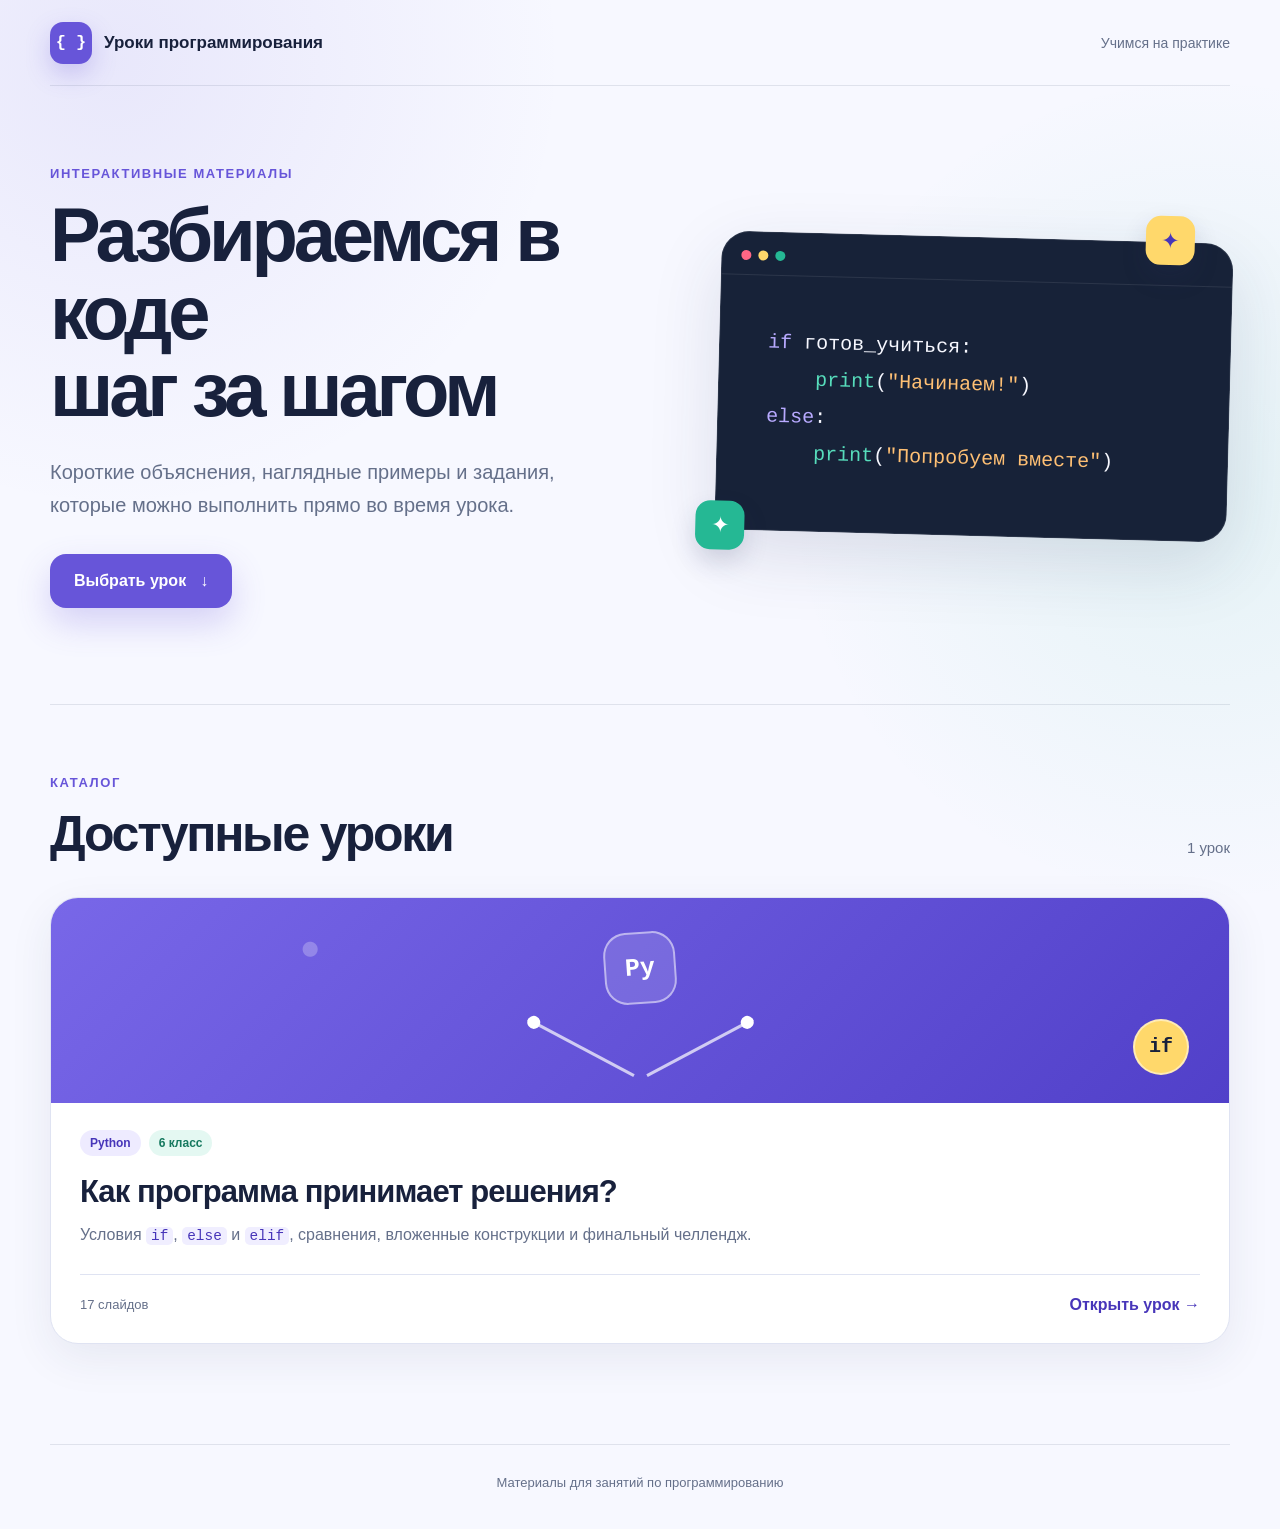
==== index.html @ db58259b "host rework" ====
<!doctype html>
<html lang="ru">
<head>
  <meta charset="utf-8">
  <meta name="viewport" content="width=device-width, initial-scale=1">
  <meta name="theme-color" content="#f5f7ff">
  <meta name="description" content="Интерактивные уроки по программированию для школьников.">
  <title>Уроки программирования</title>
  <link rel="stylesheet" href="./assets/css/site.css">
</head>
<body>
  <div class="page-shell">
    <header class="site-header">
      <a class="brand" href="./" aria-label="Уроки программирования — на главную">
        <span class="brand-mark" aria-hidden="true">{ }</span>
        <span>Уроки программирования</span>
      </a>
      <span class="header-note">Учимся на практике</span>
    </header>

    <main>
      <section class="hero" aria-labelledby="page-title">
        <div class="hero-copy">
          <p class="eyebrow">Интерактивные материалы</p>
          <h1 id="page-title">Разбираемся в коде<br>шаг за шагом</h1>
          <p class="lead">Короткие объяснения, наглядные примеры и задания, которые можно выполнить прямо во время урока.</p>
          <a class="primary-action" href="#lessons">Выбрать урок <span aria-hidden="true">↓</span></a>
        </div>

        <div class="code-card" aria-hidden="true">
          <div class="window-bar"><span></span><span></span><span></span></div>
          <pre><code><span class="code-violet">if</span> готов_учиться:
    <span class="code-mint">print</span>(<span class="code-orange">"Начинаем!"</span>)
<span class="code-violet">else</span>:
    <span class="code-mint">print</span>(<span class="code-orange">"Попробуем вместе"</span>)</code></pre>
          <span class="spark spark-one">✦</span>
          <span class="spark spark-two">✦</span>
        </div>
      </section>

      <section class="lessons-section" id="lessons" aria-labelledby="lessons-title">
        <div class="section-heading">
          <div>
            <p class="eyebrow">Каталог</p>
            <h2 id="lessons-title">Доступные уроки</h2>
          </div>
          <p class="lesson-count">1 урок</p>
        </div>

        <div class="lesson-grid">
          <article class="lesson-card">
            <div class="card-visual" aria-hidden="true">
              <span class="python-sign">Py</span>
              <div class="branch branch-left"><span></span></div>
              <div class="branch branch-right"><span></span></div>
              <span class="decision">if</span>
            </div>
            <div class="card-body">
              <div class="tags">
                <span>Python</span>
                <span>6 класс</span>
              </div>
              <h3>Как программа принимает решения?</h3>
              <p>Условия <code>if</code>, <code>else</code> и <code>elif</code>, сравнения, вложенные конструкции и финальный челлендж.</p>
              <div class="card-footer">
                <span class="meta">17 слайдов</span>
                <a href="./lessons/python-if-else-6-class.html">Открыть урок <span aria-hidden="true">→</span></a>
              </div>
            </div>
          </article>
        </div>
      </section>
    </main>

    <footer>
      <p>Материалы для занятий по программированию</p>
    </footer>
  </div>
</body>
</html>
---- assets/css/site.css ----
:root {
  --ink: #18213c;
  --muted: #65708a;
  --paper: #f7f8ff;
  --white: #ffffff;
  --line: #dfe3f2;
  --violet: #6755d9;
  --violet-dark: #4735b9;
  --mint: #25b894;
  --orange: #ff9b43;
  --yellow: #ffd86b;
  --code: #172238;
  --shadow: 0 24px 70px rgba(42, 48, 92, 0.13);
}

* {
  box-sizing: border-box;
}

html {
  scroll-behavior: smooth;
}

body {
  min-width: 320px;
  margin: 0;
  color: var(--ink);
  background:
    radial-gradient(circle at 9% 4%, rgba(103, 85, 217, 0.10), transparent 28rem),
    radial-gradient(circle at 94% 32%, rgba(37, 184, 148, 0.09), transparent 26rem),
    var(--paper);
  font-family: "Segoe UI", "Aptos", Arial, sans-serif;
  -webkit-font-smoothing: antialiased;
}

a {
  color: inherit;
}

.page-shell {
  width: min(1180px, calc(100% - 40px));
  margin: 0 auto;
}

.site-header {
  min-height: 86px;
  display: flex;
  align-items: center;
  justify-content: space-between;
  gap: 24px;
  border-bottom: 1px solid rgba(101, 112, 138, 0.16);
}

.brand {
  display: inline-flex;
  align-items: center;
  gap: 12px;
  color: var(--ink);
  font-size: 17px;
  font-weight: 750;
  text-decoration: none;
}

.brand-mark {
  display: grid;
  width: 42px;
  height: 42px;
  place-items: center;
  border-radius: 13px;
  color: var(--white);
  background: var(--violet);
  box-shadow: 0 10px 24px rgba(103, 85, 217, 0.26);
  font-family: Consolas, monospace;
  font-weight: 800;
}

.header-note {
  color: var(--muted);
  font-size: 14px;
}

.hero {
  min-height: 560px;
  display: grid;
  grid-template-columns: 1.05fr 0.95fr;
  align-items: center;
  gap: clamp(48px, 8vw, 110px);
  padding: 80px 0 96px;
}

.eyebrow {
  margin: 0 0 15px;
  color: var(--violet);
  font-size: 13px;
  font-weight: 800;
  letter-spacing: 0.12em;
  text-transform: uppercase;
}

h1,
h2,
h3,
p {
  overflow-wrap: break-word;
}

h1 {
  max-width: 720px;
  margin: 0;
  font-size: clamp(46px, 6vw, 76px);
  line-height: 1.02;
  letter-spacing: -0.055em;
}

.lead {
  max-width: 610px;
  margin: 27px 0 32px;
  color: var(--muted);
  font-size: clamp(17px, 1.7vw, 20px);
  line-height: 1.65;
}

.primary-action {
  display: inline-flex;
  align-items: center;
  gap: 14px;
  min-height: 54px;
  padding: 0 24px;
  border-radius: 16px;
  color: var(--white);
  background: var(--violet);
  box-shadow: 0 15px 34px rgba(103, 85, 217, 0.24);
  font-weight: 750;
  text-decoration: none;
  transition: transform 180ms ease, background 180ms ease;
}

.primary-action:hover {
  transform: translateY(-2px);
  background: var(--violet-dark);
}

.code-card {
  position: relative;
  min-width: 0;
  padding: 18px 0 10px;
  border: 1px solid rgba(255, 255, 255, 0.1);
  border-radius: 28px;
  color: #f7f8ff;
  background: var(--code);
  box-shadow: var(--shadow);
  transform: rotate(1.5deg);
}

.window-bar {
  display: flex;
  gap: 7px;
  padding: 0 19px 14px;
  border-bottom: 1px solid rgba(255, 255, 255, 0.09);
}

.window-bar span {
  width: 10px;
  height: 10px;
  border-radius: 50%;
  background: #ff6685;
}

.window-bar span:nth-child(2) {
  background: var(--yellow);
}

.window-bar span:nth-child(3) {
  background: var(--mint);
}

.code-card pre {
  margin: 0;
  padding: clamp(28px, 4vw, 48px);
  overflow-x: auto;
  font: clamp(14px, 1.7vw, 20px)/1.85 Consolas, "Courier New", monospace;
}

.code-violet { color: #b8aaff; }
.code-mint { color: #57ddbc; }
.code-orange { color: #ffc074; }

.spark {
  position: absolute;
  display: grid;
  place-items: center;
  width: 49px;
  height: 49px;
  border-radius: 15px;
  color: var(--violet-dark);
  background: var(--yellow);
  box-shadow: 0 12px 24px rgba(42, 48, 92, 0.17);
  font-size: 22px;
}

.spark-one {
  top: -27px;
  right: 38px;
}

.spark-two {
  bottom: -21px;
  left: -20px;
  color: var(--white);
  background: var(--mint);
}

.lessons-section {
  padding: 70px 0 100px;
  border-top: 1px solid rgba(101, 112, 138, 0.16);
}

.section-heading {
  display: flex;
  align-items: end;
  justify-content: space-between;
  gap: 30px;
  margin-bottom: 34px;
}

.section-heading h2 {
  margin: 0;
  font-size: clamp(34px, 4vw, 50px);
  letter-spacing: -0.045em;
}

.lesson-count {
  margin: 0 0 7px;
  color: var(--muted);
  font-size: 15px;
}

.lesson-grid {
  display: grid;
  grid-template-columns: repeat(auto-fit, minmax(min(100%, 320px), 1fr));
  gap: 26px;
}

.lesson-card {
  min-width: 0;
  overflow: hidden;
  border: 1px solid var(--line);
  border-radius: 28px;
  background: var(--white);
  box-shadow: 0 14px 44px rgba(42, 48, 92, 0.08);
  transition: transform 180ms ease, box-shadow 180ms ease;
}

.lesson-card:hover {
  transform: translateY(-4px);
  box-shadow: 0 22px 60px rgba(42, 48, 92, 0.13);
}

.card-visual {
  position: relative;
  min-height: 205px;
  overflow: hidden;
  background:
    radial-gradient(circle at 22% 25%, rgba(255, 255, 255, 0.25) 0 7px, transparent 8px),
    linear-gradient(135deg, #7867e8, #5140c9);
}

.python-sign,
.decision {
  position: absolute;
  display: grid;
  place-items: center;
  border: 2px solid rgba(255, 255, 255, 0.5);
  color: var(--white);
  font-family: Consolas, monospace;
  font-weight: 800;
}

.python-sign {
  top: 34px;
  left: 50%;
  width: 72px;
  height: 72px;
  border-radius: 23px;
  background: rgba(255, 255, 255, 0.13);
  transform: translateX(-50%) rotate(-4deg);
  font-size: 25px;
}

.decision {
  right: 40px;
  bottom: 28px;
  width: 56px;
  height: 56px;
  border-radius: 50%;
  color: var(--ink);
  background: var(--yellow);
  font-size: 20px;
}

.branch {
  position: absolute;
  bottom: 54px;
  width: 120px;
  height: 3px;
  background: rgba(255, 255, 255, 0.7);
}

.branch span {
  position: absolute;
  top: -5px;
  width: 13px;
  height: 13px;
  border-radius: 50%;
  background: var(--white);
}

.branch-left {
  left: calc(50% - 119px);
  transform: rotate(28deg);
}

.branch-left span { left: 0; }

.branch-right {
  left: 50%;
  transform: rotate(-28deg);
}

.branch-right span { right: 0; }

.card-body {
  padding: 27px 29px 29px;
}

.tags {
  display: flex;
  flex-wrap: wrap;
  gap: 8px;
}

.tags span {
  padding: 6px 10px;
  border-radius: 999px;
  color: var(--violet-dark);
  background: #eeebff;
  font-size: 12px;
  font-weight: 800;
}

.tags span + span {
  color: #16795f;
  background: #e4f8f2;
}

.card-body h3 {
  margin: 18px 0 12px;
  font-size: clamp(23px, 2.8vw, 31px);
  line-height: 1.16;
  letter-spacing: -0.03em;
}

.card-body > p {
  margin: 0;
  color: var(--muted);
  font-size: 16px;
  line-height: 1.6;
}

.card-body code {
  padding: 1px 5px;
  border-radius: 5px;
  color: var(--violet-dark);
  background: #f0eeff;
  font-family: Consolas, monospace;
  font-size: 0.9em;
}

.card-footer {
  display: flex;
  align-items: center;
  justify-content: space-between;
  gap: 20px;
  margin-top: 26px;
  padding-top: 21px;
  border-top: 1px solid var(--line);
}

.meta {
  color: var(--muted);
  font-size: 13px;
}

.card-footer a {
  color: var(--violet-dark);
  font-weight: 800;
  text-decoration: none;
}

.card-footer a:hover {
  text-decoration: underline;
  text-underline-offset: 4px;
}

footer {
  padding: 30px 0 40px;
  border-top: 1px solid rgba(101, 112, 138, 0.16);
  color: var(--muted);
  font-size: 13px;
  text-align: center;
}

footer p {
  margin: 0;
}

:focus-visible {
  outline: 3px solid var(--orange);
  outline-offset: 4px;
}

@media (max-width: 800px) {
  .page-shell {
    width: min(100% - 28px, 680px);
  }

  .hero {
    min-height: auto;
    grid-template-columns: 1fr;
    gap: 66px;
    padding: 62px 0 86px;
  }

  .hero-copy {
    text-align: center;
  }

  .lead {
    margin-right: auto;
    margin-left: auto;
  }

  .code-card {
    width: min(100% - 16px, 560px);
    margin: 0 auto;
  }
}

@media (max-width: 520px) {
  .site-header {
    min-height: 74px;
  }

  .brand {
    font-size: 15px;
  }

  .brand-mark {
    width: 38px;
    height: 38px;
  }

  .header-note {
    display: none;
  }

  h1 {
    font-size: clamp(40px, 13vw, 58px);
  }

  .section-heading,
  .card-footer {
    align-items: flex-start;
    flex-direction: column;
  }

  .section-heading {
    gap: 10px;
  }

  .card-body {
    padding: 24px;
  }
}

@media (prefers-reduced-motion: reduce) {
  html {
    scroll-behavior: auto;
  }

  *,
  *::before,
  *::after {
    transition-duration: 0.01ms !important;
  }
}
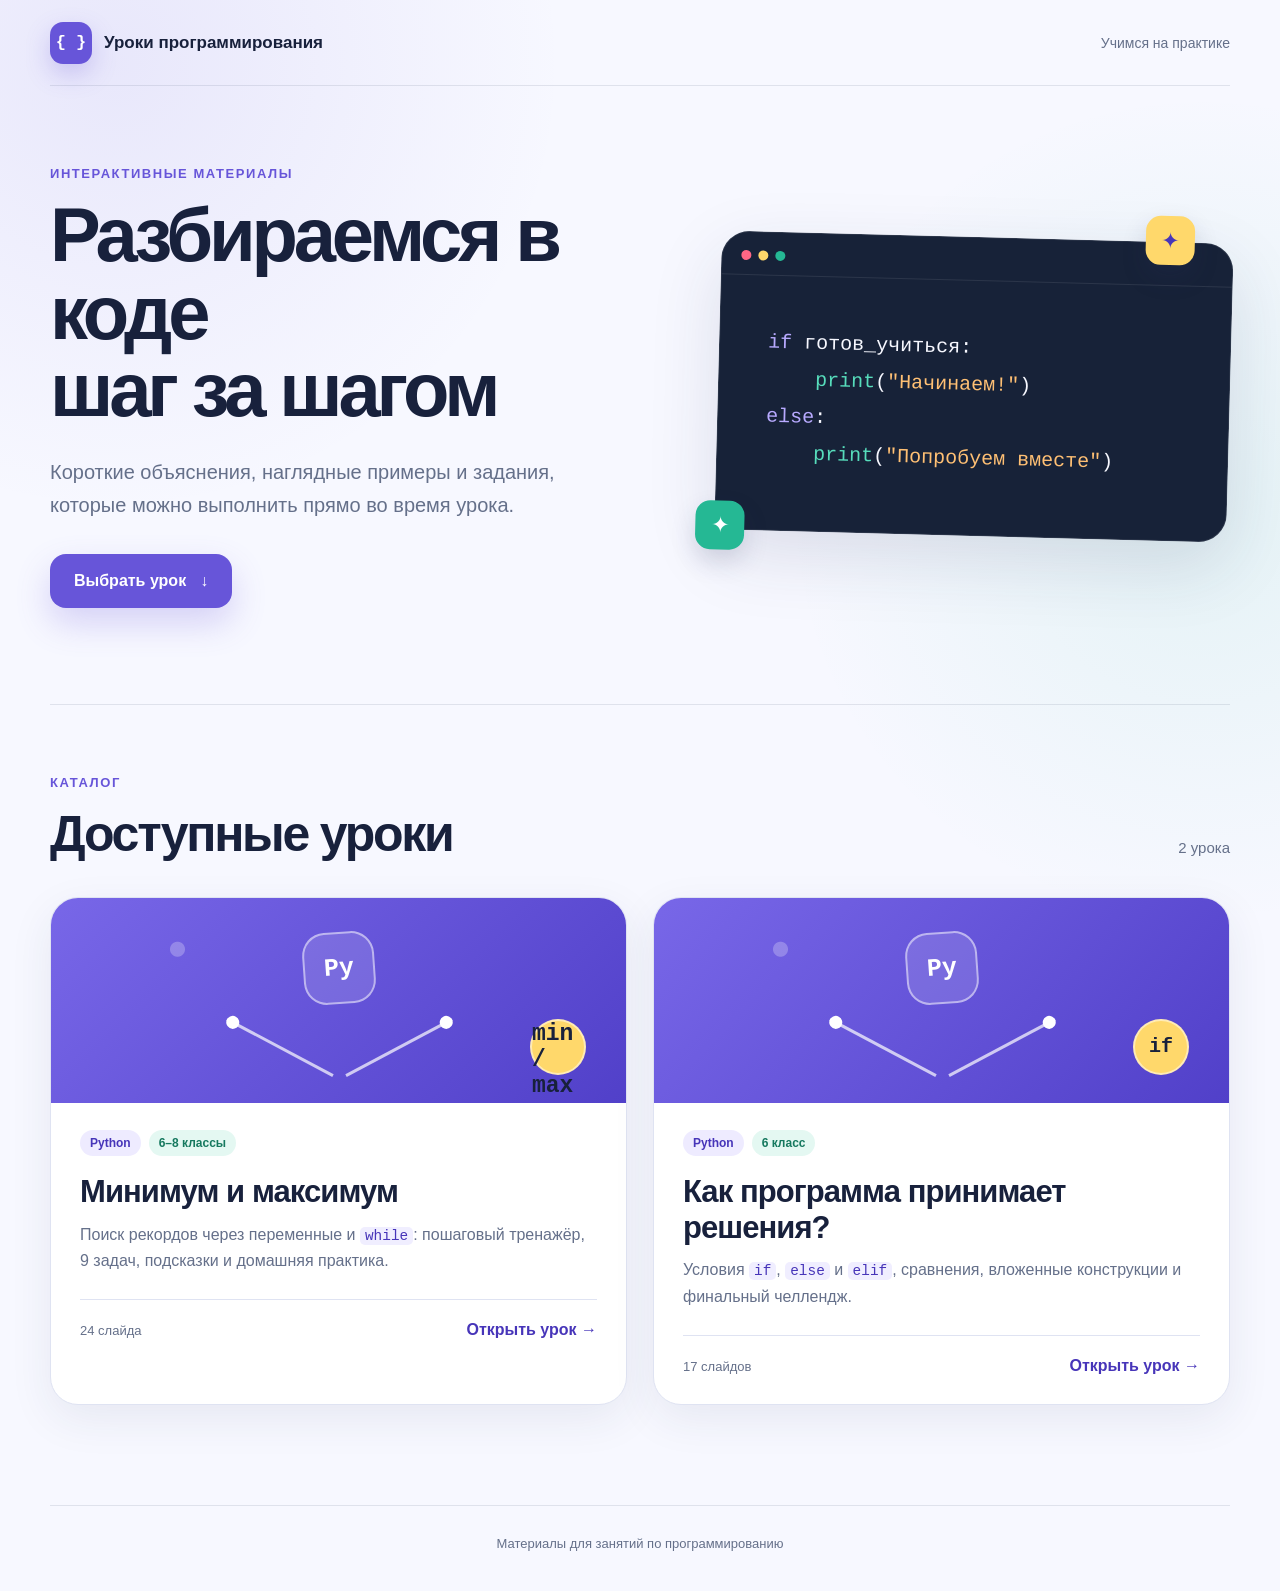
==== commit 29f35778: "update lessons" ====
--- a/index.html
+++ b/index.html
@@ -44,10 +44,27 @@
             <p class="eyebrow">Каталог</p>
             <h2 id="lessons-title">Доступные уроки</h2>
           </div>
-          <p class="lesson-count">1 урок</p>
+          <p class="lesson-count">2 урока</p>
         </div>
 
         <div class="lesson-grid">
+          <article class="lesson-card">
+            <div class="card-visual" aria-hidden="true">
+              <span class="python-sign">Py</span>
+              <div class="branch branch-left"><span></span></div>
+              <div class="branch branch-right"><span></span></div>
+              <span class="decision" style="font-size:23px">min / max</span>
+            </div>
+            <div class="card-body">
+              <div class="tags"><span>Python</span><span>6–8 классы</span></div>
+              <h3>Минимум и максимум</h3>
+              <p>Поиск рекордов через переменные и <code>while</code>: пошаговый тренажёр, 9 задач, подсказки и домашняя практика.</p>
+              <div class="card-footer">
+                <span class="meta">24 слайда</span>
+                <a href="./lessons/python-min-max.html">Открыть урок <span aria-hidden="true">→</span></a>
+              </div>
+            </div>
+          </article>
           <article class="lesson-card">
             <div class="card-visual" aria-hidden="true">
               <span class="python-sign">Py</span>
